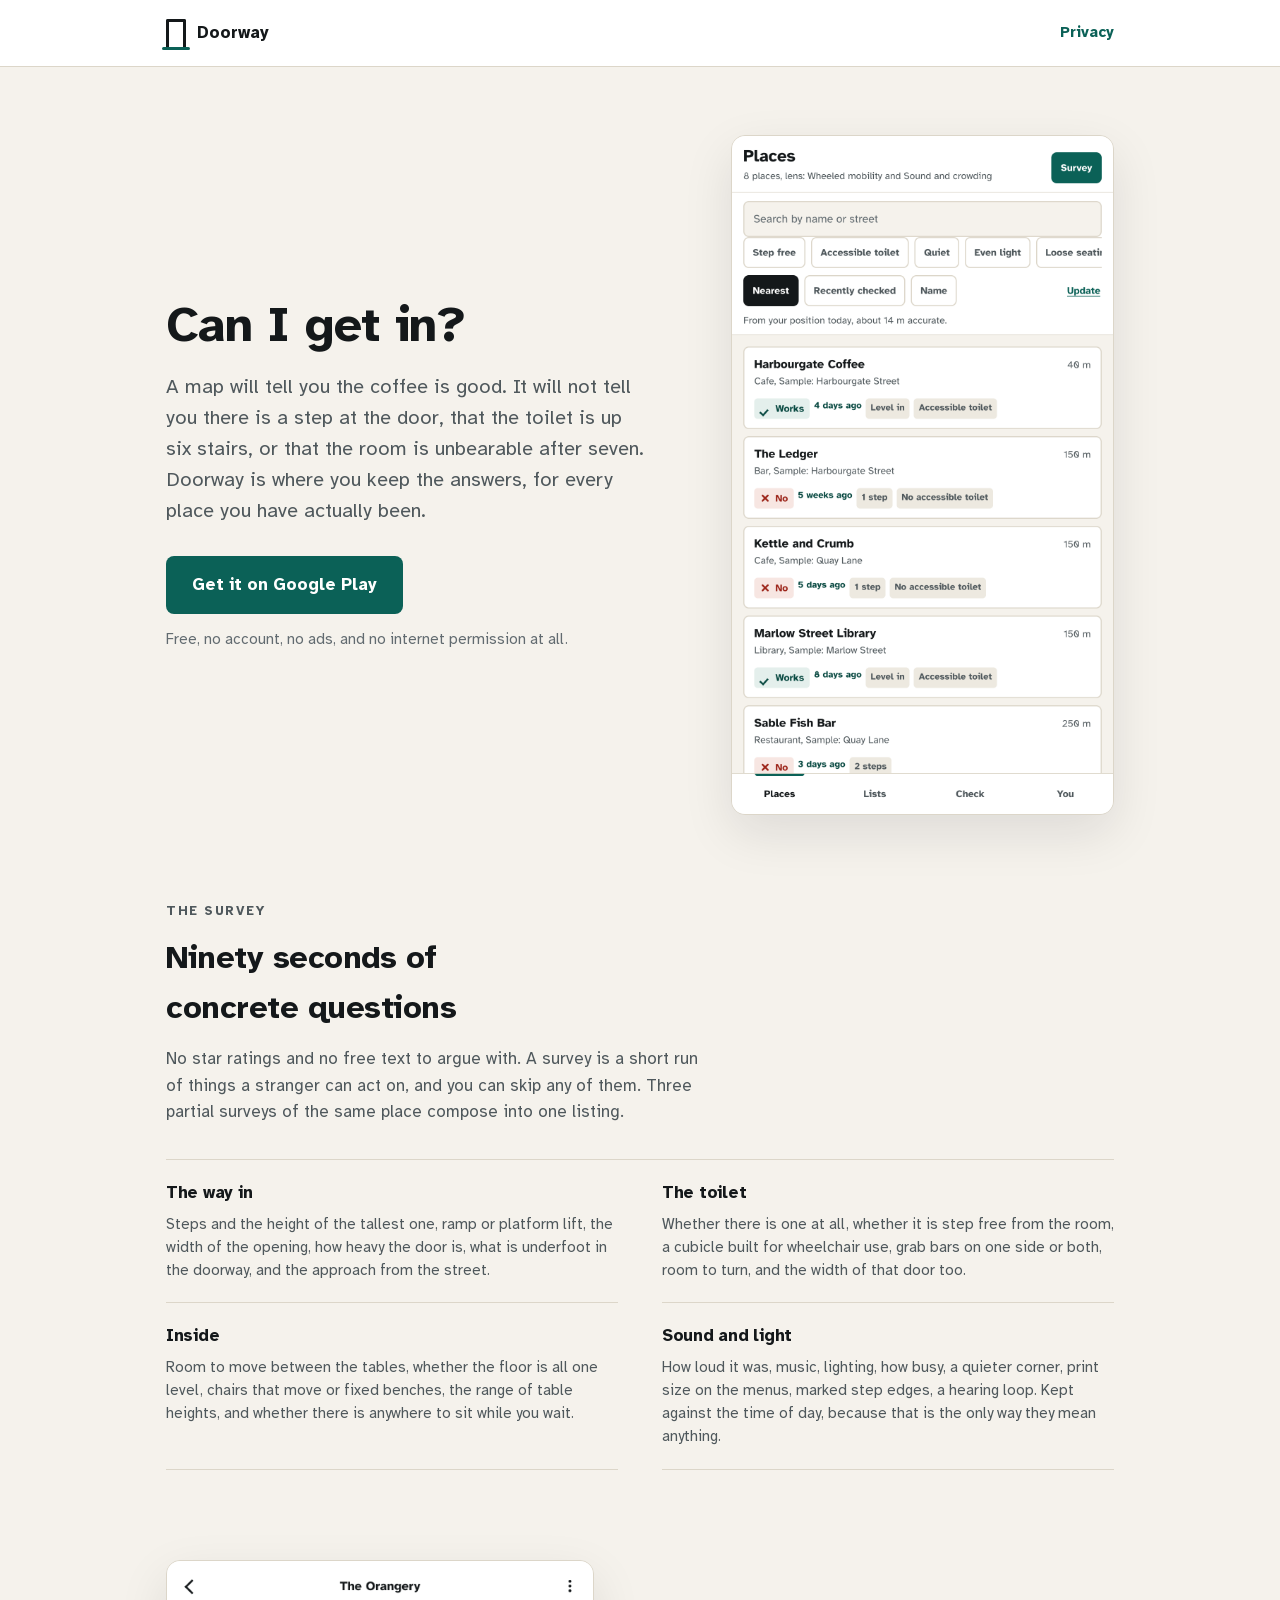
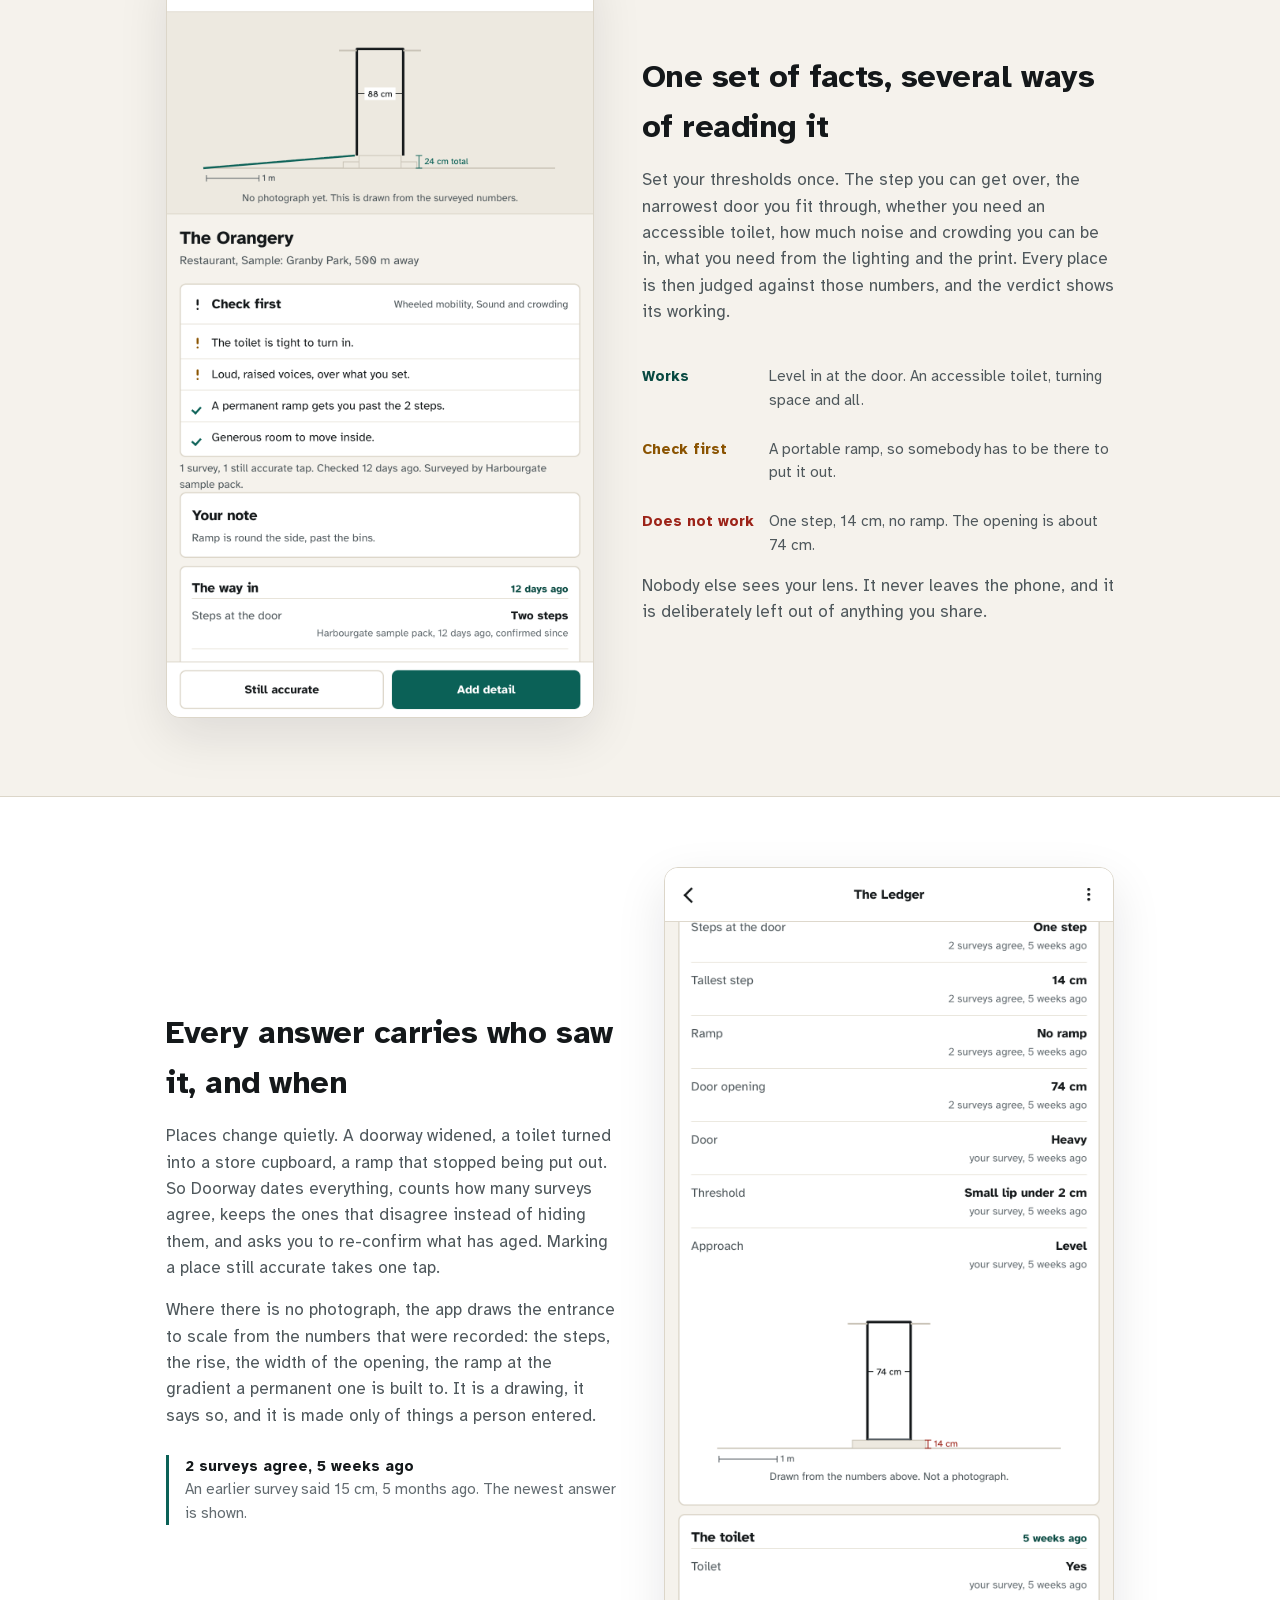
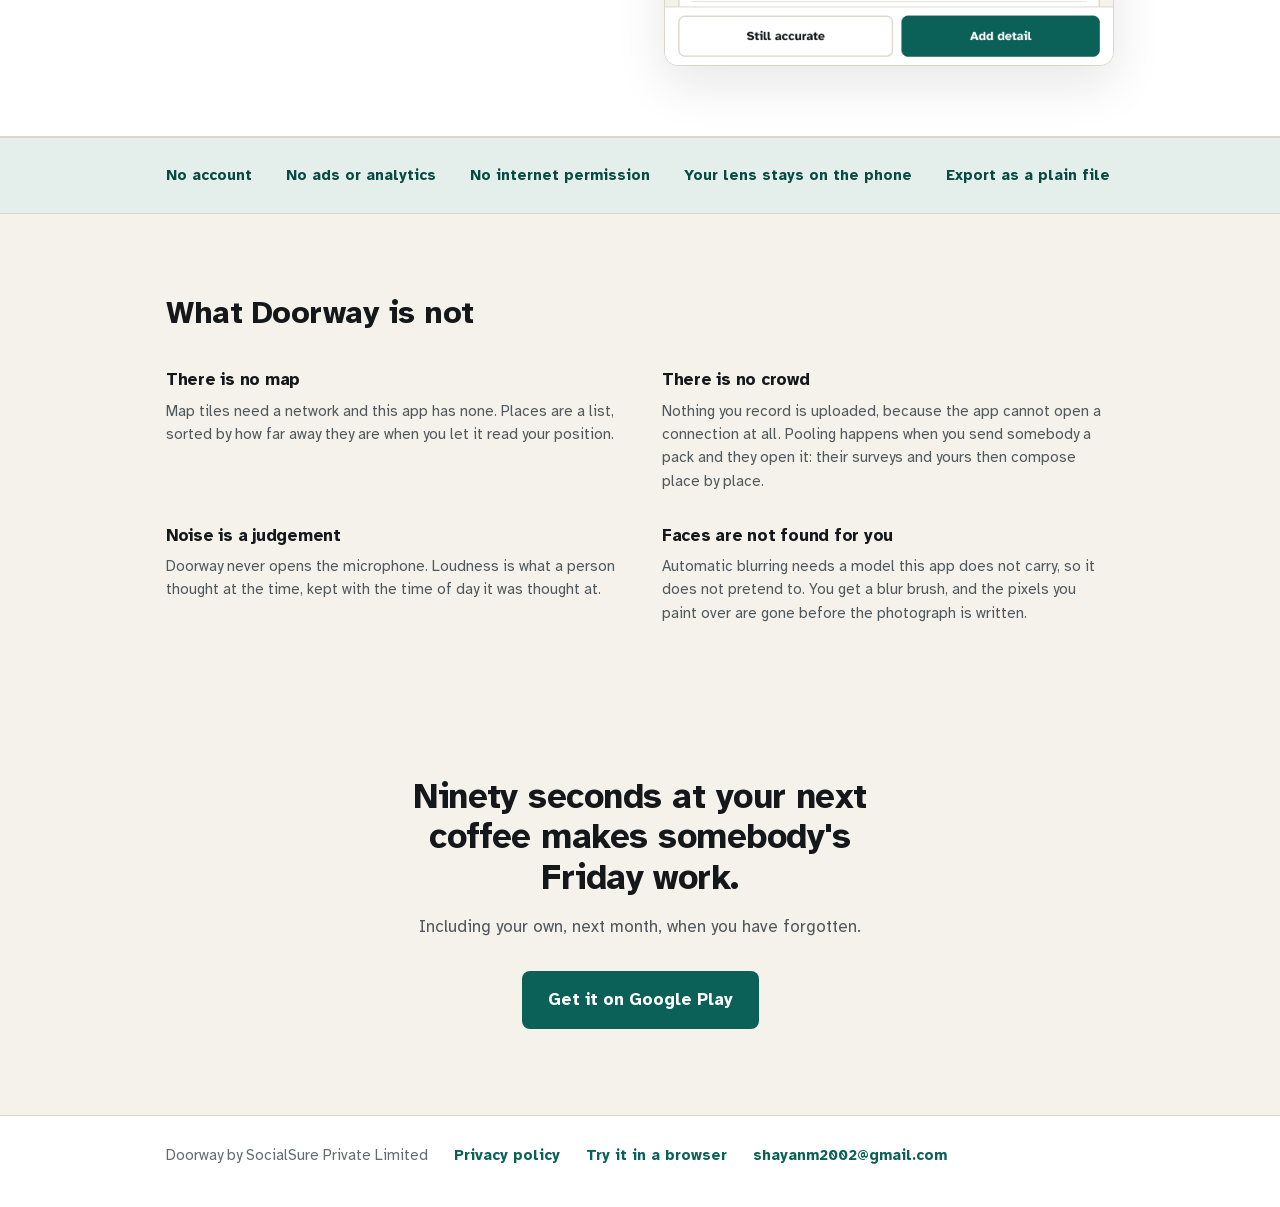
==== docs/index.html @ f210c383 "A personal access atlas: survey the places you go, read them through your own needs, and keep the an" ====
<!doctype html>
<html lang="en">
<head>
<meta charset="utf-8">
<meta name="viewport" content="width=device-width, initial-scale=1">
<title>Doorway: the map that answers can I get in</title>
<meta name="description" content="A personal access atlas. Ninety second structured surveys of the places you go, read back through your own needs, on a phone with no network permission at all.">
<link rel="icon" href="shots/icon.png">
<link rel="stylesheet" href="fonts/fonts.css">
<style>
  :root {
    --bg: #F5F2EC; --surface: #FFFFFF; --surface-2: #EDE9E0;
    --ink: #14181A; --muted: #4F585C; --faint: #626B70;
    --hair: #DCD6C9; --accent: #0B6157; --accent-dk: #084941; --accent-sf: #E4EFEC;
    --stop: #9C2318; --warn: #8A5300;
  }
  * { box-sizing: border-box; }
  html { -webkit-text-size-adjust: 100%; }
  body { margin: 0; background: var(--bg); color: var(--ink); font-size: 17px; line-height: 1.55;
         font-family: 'Atkinson Hyperlegible', system-ui, -apple-system, 'Segoe UI', sans-serif; }
  img { max-width: 100%; height: auto; display: block; }
  a { color: var(--accent); }
  h1, h2, h3 { margin: 0; letter-spacing: -0.015em; font-weight: 700; }
  p { margin: 0; }
  .wrap { max-width: 62rem; margin: 0 auto; padding: 0 22px; }
  .eyebrow { font-size: 0.8125rem; font-weight: 700; letter-spacing: .12em; text-transform: uppercase;
             color: var(--muted); margin-bottom: 12px; }

  /* nav */
  nav { border-bottom: 1px solid var(--hair); background: var(--surface); }
  nav .wrap { display: flex; align-items: center; justify-content: space-between; height: 66px; }
  .mark { display: flex; align-items: center; gap: 11px; font-weight: 700; font-size: 1.0625rem; }
  .door { width: 20px; height: 28px; border: 3px solid var(--ink); border-bottom: 0; border-radius: 2px 2px 0 0;
          position: relative; }
  .door::after { content: ""; position: absolute; left: -7px; right: -7px; bottom: -3px; height: 3px;
                 background: var(--accent); border-radius: 2px; }
  nav a { font-size: 0.9375rem; font-weight: 700; text-decoration: none; }

  /* hero */
  .hero { padding: 68px 0 8px; }
  .hero .wrap { display: grid; grid-template-columns: 1.15fr .85fr; gap: 46px; align-items: center; }
  .hero h1 { font-size: 3.1rem; line-height: 1.05; }
  .hero .lede { font-size: 1.25rem; color: var(--muted); margin-top: 20px; max-width: 30rem; }
  .cta { display: inline-block; margin-top: 30px; background: var(--accent); color: #fff; font-weight: 700;
         text-decoration: none; padding: 16px 26px; border-radius: 8px; font-size: 1.0625rem; }
  .cta:hover { background: var(--accent-dk); }
  .free { margin-top: 14px; font-size: 0.9375rem; color: var(--faint); }
  .shot { border: 1px solid var(--hair); border-radius: 14px; overflow: hidden; background: var(--surface);
          box-shadow: 0 18px 50px rgba(20,24,26,.10); }

  /* the ontology */
  .facts { padding: 78px 0 12px; }
  .facts h2 { font-size: 2rem; max-width: 24rem; }
  .facts .intro { color: var(--muted); margin-top: 14px; max-width: 34rem; }
  .grid { display: grid; grid-template-columns: repeat(2, 1fr); gap: 0 44px; margin-top: 34px;
          border-top: 1px solid var(--hair); }
  .grid > div { border-bottom: 1px solid var(--hair); padding: 20px 0; }
  .grid h3 { font-size: 1.0625rem; }
  .grid p { color: var(--muted); font-size: 0.9375rem; margin-top: 6px; }

  /* lens: text and picture */
  .lens { padding: 78px 0; }
  .lens .wrap { display: grid; grid-template-columns: .95fr 1.05fr; gap: 48px; align-items: center; }
  .lens h2 { font-size: 2rem; }
  .lens p { color: var(--muted); margin-top: 16px; }
  .verdicts { margin-top: 24px; display: flex; flex-direction: column; gap: 10px; }
  .v { display: flex; gap: 12px; align-items: baseline; font-size: 0.9375rem; }
  .v b { flex: 0 0 7.2rem; font-weight: 700; }
  .v.ok b { color: var(--accent-dk); } .v.check b { color: var(--warn); } .v.no b { color: var(--stop); }
  .v span { color: var(--muted); }

  /* evidence band */
  .evidence { background: var(--surface); border-top: 1px solid var(--hair); border-bottom: 1px solid var(--hair); }
  .evidence .wrap { padding-top: 70px; padding-bottom: 70px; display: grid;
                    grid-template-columns: 1fr 1fr; gap: 48px; align-items: center; }
  .evidence h2 { font-size: 2rem; }
  .evidence p { color: var(--muted); margin-top: 16px; }
  .stamp { margin-top: 26px; border-left: 3px solid var(--accent); padding-left: 16px; font-size: 0.9375rem; }
  .stamp b { display: block; }
  .stamp span { color: var(--faint); }

  /* limits */
  .limits { padding: 74px 0; }
  .limits h2 { font-size: 2rem; max-width: 26rem; }
  .limits .cols { display: grid; grid-template-columns: repeat(2, 1fr); gap: 30px 44px; margin-top: 30px; }
  .limits h3 { font-size: 1.0625rem; }
  .limits p { color: var(--muted); font-size: 0.9375rem; margin-top: 6px; }

  /* strip */
  .strip { background: var(--accent-sf); border-top: 1px solid var(--hair); border-bottom: 1px solid var(--hair); }
  .strip .wrap { padding: 26px 22px; display: flex; flex-wrap: wrap; gap: 10px 34px; font-size: 0.9375rem;
                 color: var(--accent-dk); font-weight: 700; }

  /* close */
  .close { padding: 78px 0 86px; text-align: center; }
  .close h2 { font-size: 2.2rem; max-width: 30rem; margin: 0 auto; line-height: 1.15; }
  .close p { color: var(--muted); margin-top: 16px; }

  footer { border-top: 1px solid var(--hair); background: var(--surface); }
  footer .wrap { padding: 28px 22px 40px; display: flex; flex-wrap: wrap; gap: 12px 26px;
                 font-size: 0.9375rem; color: var(--faint); }
  footer a { font-weight: 700; text-decoration: none; }

  @media (max-width: 860px) {
    .hero { padding-top: 44px; }
    .hero .wrap, .lens .wrap, .evidence .wrap { grid-template-columns: 1fr; gap: 34px; }
    .hero h1 { font-size: 2.4rem; }
    .grid, .limits .cols { grid-template-columns: 1fr; }
    .shot { max-width: 380px; }
  }
</style>
</head>
<body>

<nav>
  <div class="wrap">
    <span class="mark"><span class="door" aria-hidden="true"></span> Doorway</span>
    <a href="privacy-policy.html">Privacy</a>
  </div>
</nav>

<header class="hero">
  <div class="wrap">
    <div>
      <h1>Can I get in?</h1>
      <p class="lede">A map will tell you the coffee is good. It will not tell you there is a step at the door,
        that the toilet is up six stairs, or that the room is unbearable after seven. Doorway is where you keep
        the answers, for every place you have actually been.</p>
      <a class="cta" href="https://play.google.com/store/apps/details?id=com.mohdshayan.doorway">Get it on Google Play</a>
      <p class="free">Free, no account, no ads, and no internet permission at all.</p>
    </div>
    <img class="shot" src="shots/01-places.png" width="1080" height="1920"
         alt="The Doorway place list, sorted by distance, each place carrying a verdict and the date it was last checked.">
  </div>
</header>

<section class="facts">
  <div class="wrap">
    <p class="eyebrow">The survey</p>
    <h2>Ninety seconds of concrete questions</h2>
    <p class="intro">No star ratings and no free text to argue with. A survey is a short run of things a stranger
      can act on, and you can skip any of them. Three partial surveys of the same place compose into one listing.</p>
    <div class="grid">
      <div>
        <h3>The way in</h3>
        <p>Steps and the height of the tallest one, ramp or platform lift, the width of the opening, how heavy the
          door is, what is underfoot in the doorway, and the approach from the street.</p>
      </div>
      <div>
        <h3>The toilet</h3>
        <p>Whether there is one at all, whether it is step free from the room, a cubicle built for wheelchair use,
          grab bars on one side or both, room to turn, and the width of that door too.</p>
      </div>
      <div>
        <h3>Inside</h3>
        <p>Room to move between the tables, whether the floor is all one level, chairs that move or fixed benches,
          the range of table heights, and whether there is anywhere to sit while you wait.</p>
      </div>
      <div>
        <h3>Sound and light</h3>
        <p>How loud it was, music, lighting, how busy, a quieter corner, print size on the menus, marked step edges,
          a hearing loop. Kept against the time of day, because that is the only way they mean anything.</p>
      </div>
    </div>
  </div>
</section>

<section class="lens">
  <div class="wrap">
    <img class="shot" src="shots/02-verdict.png" width="1080" height="1920"
         alt="A venue page reading Check first, with the reasons listed: the toilet is tight to turn in, loud when surveyed, a permanent ramp gets you past the two steps.">
    <div>
      <h2>One set of facts, several ways of reading it</h2>
      <p>Set your thresholds once. The step you can get over, the narrowest door you fit through, whether you need
        an accessible toilet, how much noise and crowding you can be in, what you need from the lighting and the print.
        Every place is then judged against those numbers, and the verdict shows its working.</p>
      <div class="verdicts">
        <p class="v ok"><b>Works</b><span>Level in at the door. An accessible toilet, turning space and all.</span></p>
        <p class="v check"><b>Check first</b><span>A portable ramp, so somebody has to be there to put it out.</span></p>
        <p class="v no"><b>Does not work</b><span>One step, 14 cm, no ramp. The opening is about 74 cm.</span></p>
      </div>
      <p>Nobody else sees your lens. It never leaves the phone, and it is deliberately left out of anything you share.</p>
    </div>
  </div>
</section>

<section class="evidence">
  <div class="wrap">
    <div>
      <h2>Every answer carries who saw it, and when</h2>
      <p>Places change quietly. A doorway widened, a toilet turned into a store cupboard, a ramp that stopped being
        put out. So Doorway dates everything, counts how many surveys agree, keeps the ones that disagree instead of
        hiding them, and asks you to re-confirm what has aged. Marking a place still accurate takes one tap.</p>
      <p>Where there is no photograph, the app draws the entrance to scale from the numbers that were recorded:
        the steps, the rise, the width of the opening, the ramp at the gradient a permanent one is built to.
        It is a drawing, it says so, and it is made only of things a person entered.</p>
      <div class="stamp">
        <b>2 surveys agree, 5 weeks ago</b>
        <span>An earlier survey said 15 cm, 5 months ago. The newest answer is shown.</span>
      </div>
    </div>
    <img class="shot" src="shots/03-evidence.png" width="1080" height="1920"
         alt="The way in section of a venue page: seven facts with their provenance, above a scale drawing of the doorway.">
  </div>
</section>

<div class="strip">
  <div class="wrap">
    <span>No account</span>
    <span>No ads or analytics</span>
    <span>No internet permission</span>
    <span>Your lens stays on the phone</span>
    <span>Export as a plain file</span>
  </div>
</div>

<section class="limits">
  <div class="wrap">
    <h2>What Doorway is not</h2>
    <div class="cols">
      <div>
        <h3>There is no map</h3>
        <p>Map tiles need a network and this app has none. Places are a list, sorted by how far away they are when
          you let it read your position.</p>
      </div>
      <div>
        <h3>There is no crowd</h3>
        <p>Nothing you record is uploaded, because the app cannot open a connection at all. Pooling happens when you
          send somebody a pack and they open it: their surveys and yours then compose place by place.</p>
      </div>
      <div>
        <h3>Noise is a judgement</h3>
        <p>Doorway never opens the microphone. Loudness is what a person thought at the time, kept with the time of
          day it was thought at.</p>
      </div>
      <div>
        <h3>Faces are not found for you</h3>
        <p>Automatic blurring needs a model this app does not carry, so it does not pretend to. You get a blur brush,
          and the pixels you paint over are gone before the photograph is written.</p>
      </div>
    </div>
  </div>
</section>

<section class="close">
  <div class="wrap">
    <h2>Ninety seconds at your next coffee makes somebody's Friday work.</h2>
    <p>Including your own, next month, when you have forgotten.</p>
    <a class="cta" href="https://play.google.com/store/apps/details?id=com.mohdshayan.doorway">Get it on Google Play</a>
  </div>
</section>

<footer>
  <div class="wrap">
    <span>Doorway by SocialSure Private Limited</span>
    <a href="privacy-policy.html">Privacy policy</a>
    <a href="play/">Try it in a browser</a>
    <a href="mailto:shayanm2002@gmail.com">shayanm2002@gmail.com</a>
  </div>
</footer>

</body>
</html>
---- docs/fonts/fonts.css ----
/* latin-ext */
@font-face {
  font-family: 'Atkinson Hyperlegible';
  font-style: italic;
  font-weight: 400;
  font-display: swap;
  src: url(9Bt43C1KxNDXMspQ1lPyU89-1h6ONRlW45G056IkUwCgblWmLWQ.woff2) format('woff2');
  unicode-range: U+0100-02BA, U+02BD-02C5, U+02C7-02CC, U+02CE-02D7, U+02DD-02FF, U+0304, U+0308, U+0329, U+1D00-1DBF, U+1E00-1E9F, U+1EF2-1EFF, U+2020, U+20A0-20AB, U+20AD-20C0, U+2113, U+2C60-2C7F, U+A720-A7FF;
}
/* latin */
@font-face {
  font-family: 'Atkinson Hyperlegible';
  font-style: italic;
  font-weight: 400;
  font-display: swap;
  src: url(9Bt43C1KxNDXMspQ1lPyU89-1h6ONRlW45G056IqUwCgblWm.woff2) format('woff2');
  unicode-range: U+0000-00FF, U+0131, U+0152-0153, U+02BB-02BC, U+02C6, U+02DA, U+02DC, U+0304, U+0308, U+0329, U+2000-206F, U+20AC, U+2122, U+2191, U+2193, U+2212, U+2215, U+FEFF, U+FFFD;
}
/* latin-ext */
@font-face {
  font-family: 'Atkinson Hyperlegible';
  font-style: normal;
  font-weight: 400;
  font-display: swap;
  src: url(9Bt23C1KxNDXMspQ1lPyU89-1h6ONRlW45G07JIoWQeCbGWn.woff2) format('woff2');
  unicode-range: U+0100-02BA, U+02BD-02C5, U+02C7-02CC, U+02CE-02D7, U+02DD-02FF, U+0304, U+0308, U+0329, U+1D00-1DBF, U+1E00-1E9F, U+1EF2-1EFF, U+2020, U+20A0-20AB, U+20AD-20C0, U+2113, U+2C60-2C7F, U+A720-A7FF;
}
/* latin */
@font-face {
  font-family: 'Atkinson Hyperlegible';
  font-style: normal;
  font-weight: 400;
  font-display: swap;
  src: url(9Bt23C1KxNDXMspQ1lPyU89-1h6ONRlW45G04pIoWQeCbA.woff2) format('woff2');
  unicode-range: U+0000-00FF, U+0131, U+0152-0153, U+02BB-02BC, U+02C6, U+02DA, U+02DC, U+0304, U+0308, U+0329, U+2000-206F, U+20AC, U+2122, U+2191, U+2193, U+2212, U+2215, U+FEFF, U+FFFD;
}
/* latin-ext */
@font-face {
  font-family: 'Atkinson Hyperlegible';
  font-style: normal;
  font-weight: 700;
  font-display: swap;
  src: url(9Bt73C1KxNDXMspQ1lPyU89-1h6ONRlW45G8Wbc9eiWPRl-uFV24.woff2) format('woff2');
  unicode-range: U+0100-02BA, U+02BD-02C5, U+02C7-02CC, U+02CE-02D7, U+02DD-02FF, U+0304, U+0308, U+0329, U+1D00-1DBF, U+1E00-1E9F, U+1EF2-1EFF, U+2020, U+20A0-20AB, U+20AD-20C0, U+2113, U+2C60-2C7F, U+A720-A7FF;
}
/* latin */
@font-face {
  font-family: 'Atkinson Hyperlegible';
  font-style: normal;
  font-weight: 700;
  font-display: swap;
  src: url(9Bt73C1KxNDXMspQ1lPyU89-1h6ONRlW45G8Wbc9dCWPRl-uFQ.woff2) format('woff2');
  unicode-range: U+0000-00FF, U+0131, U+0152-0153, U+02BB-02BC, U+02C6, U+02DA, U+02DC, U+0304, U+0308, U+0329, U+2000-206F, U+20AC, U+2122, U+2191, U+2193, U+2212, U+2215, U+FEFF, U+FFFD;
}
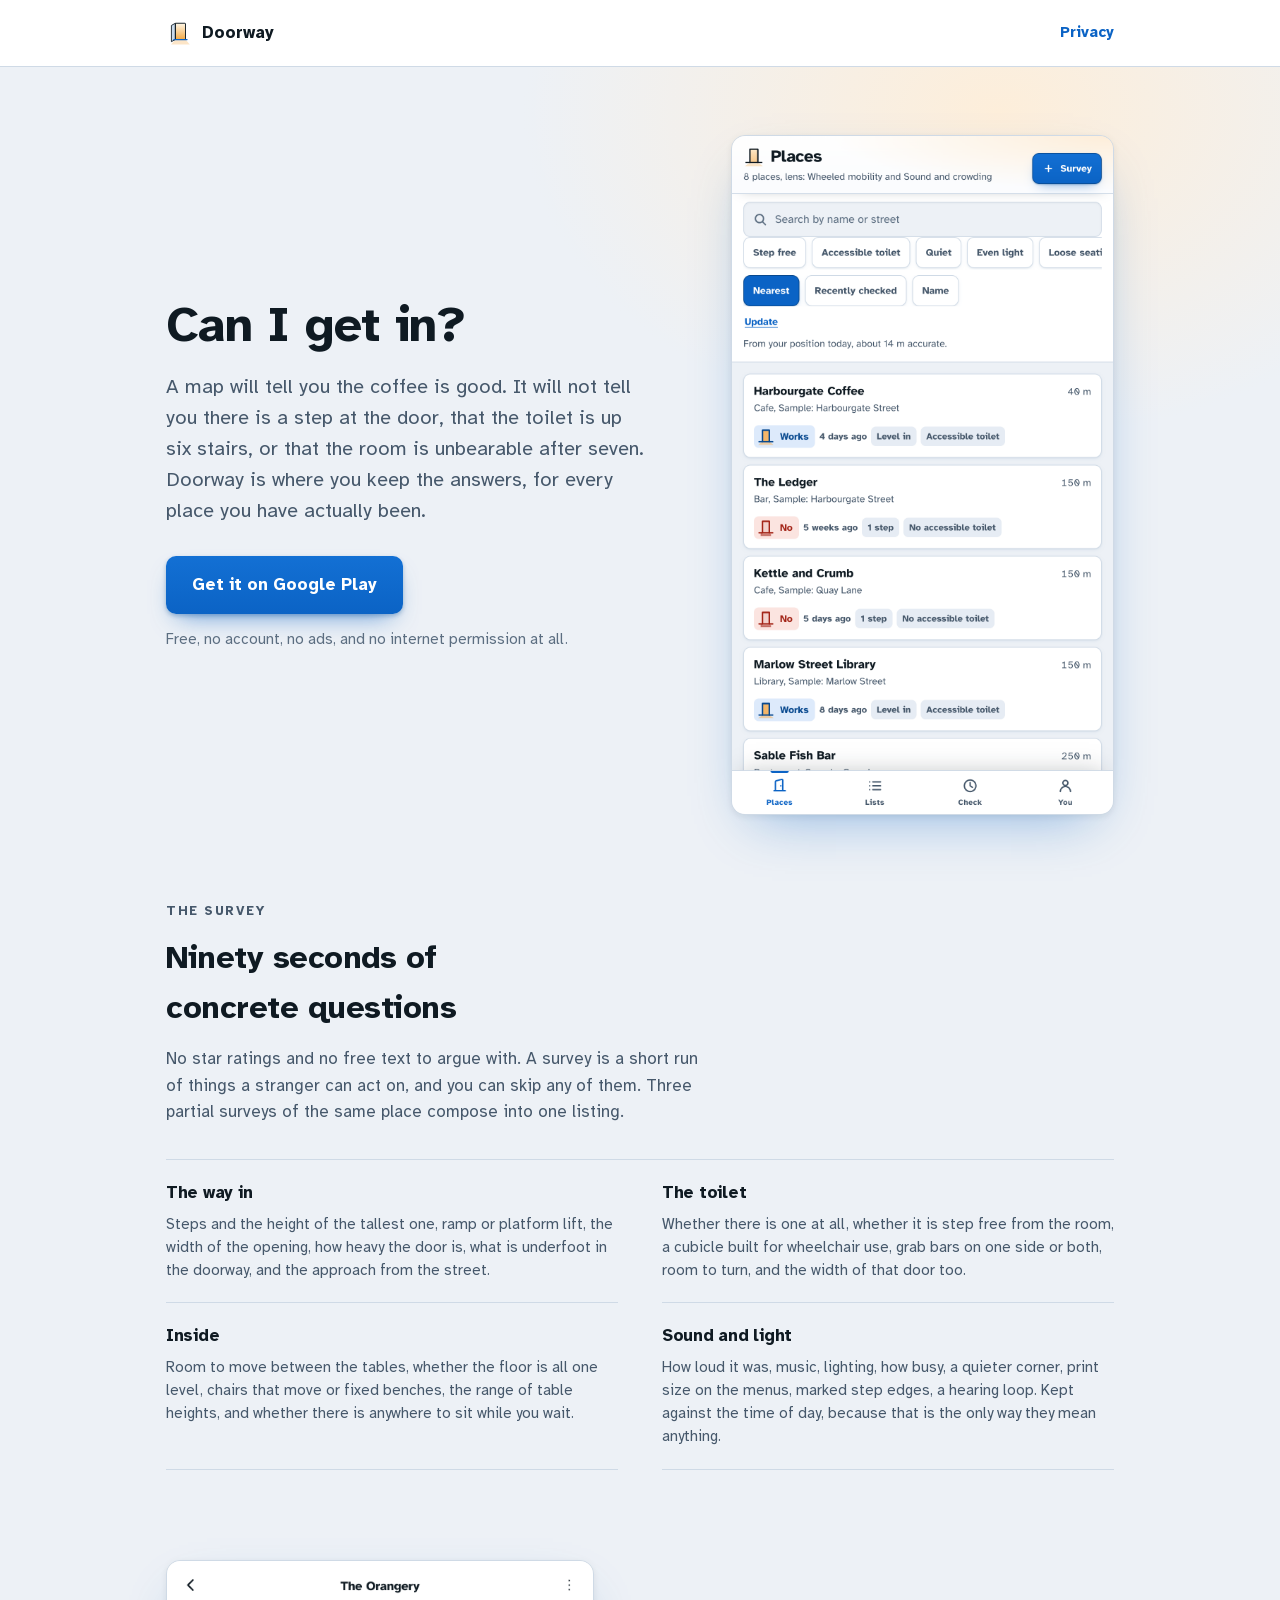
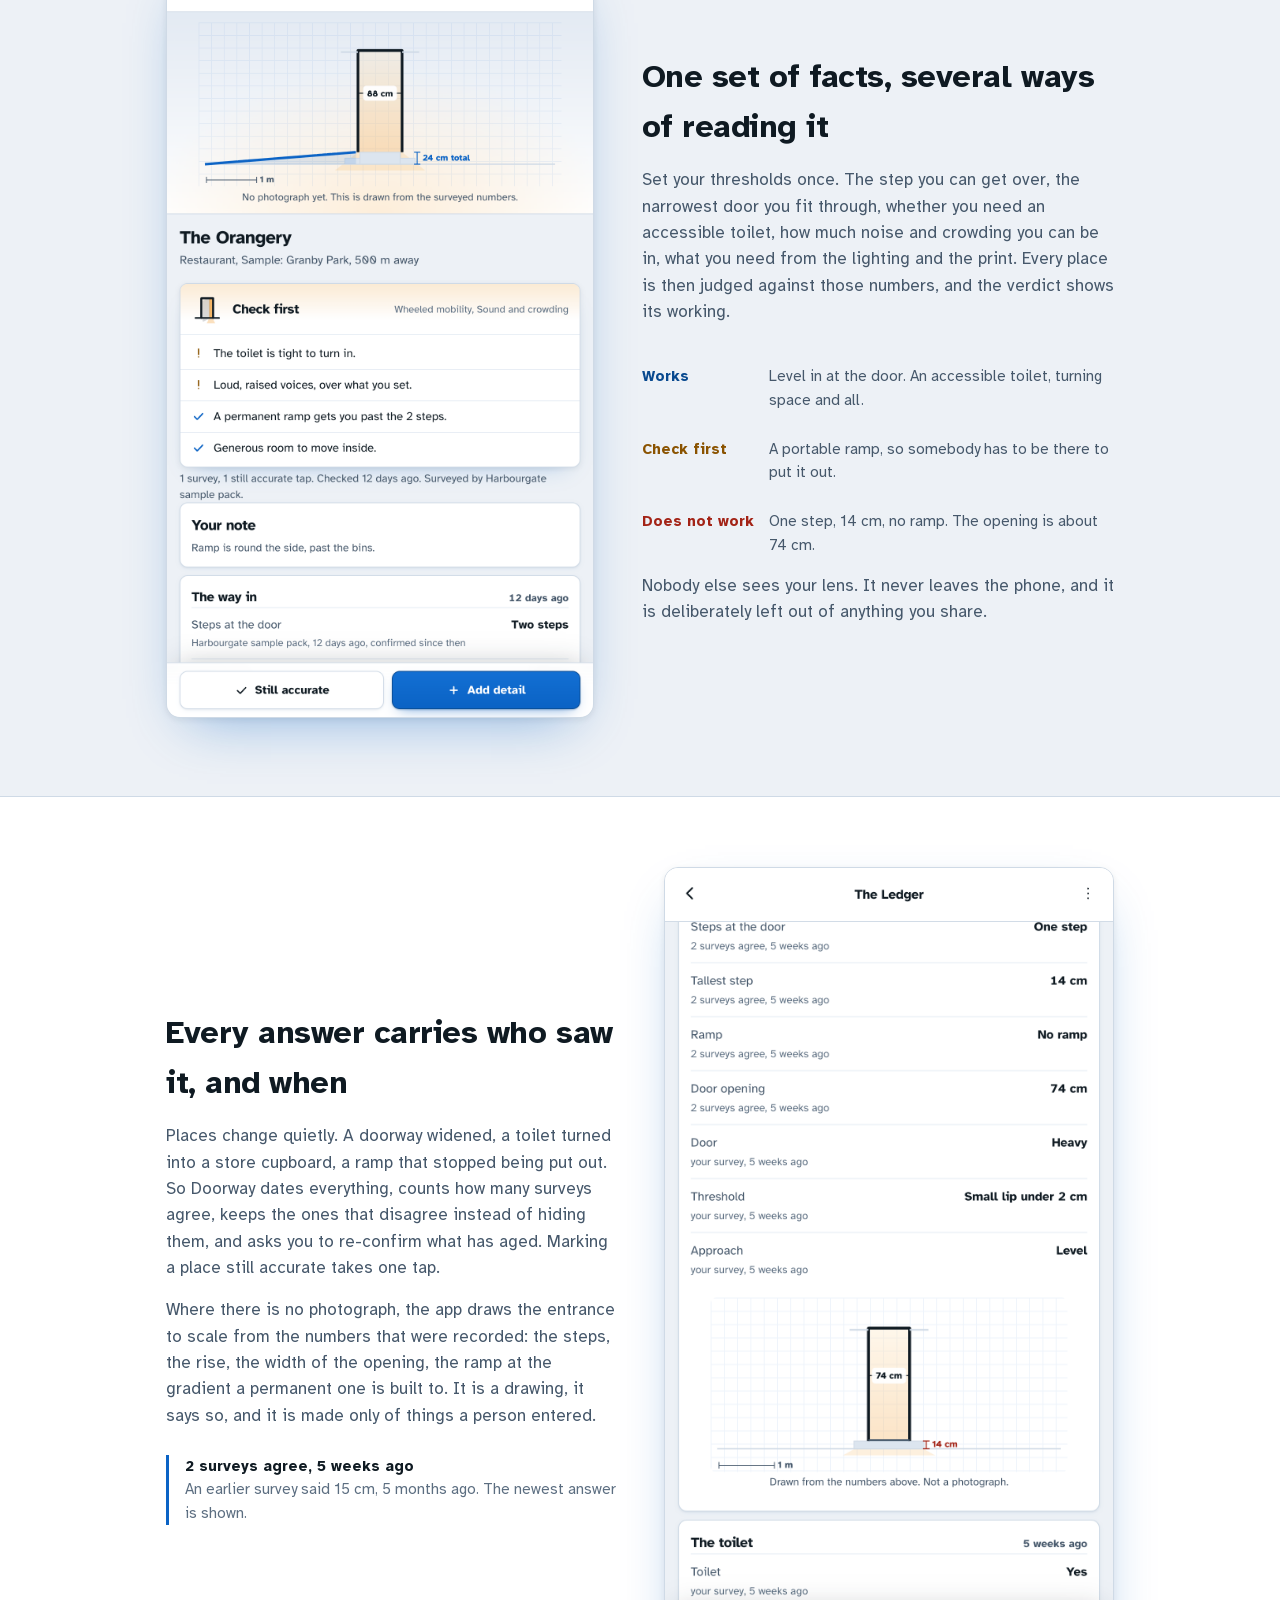
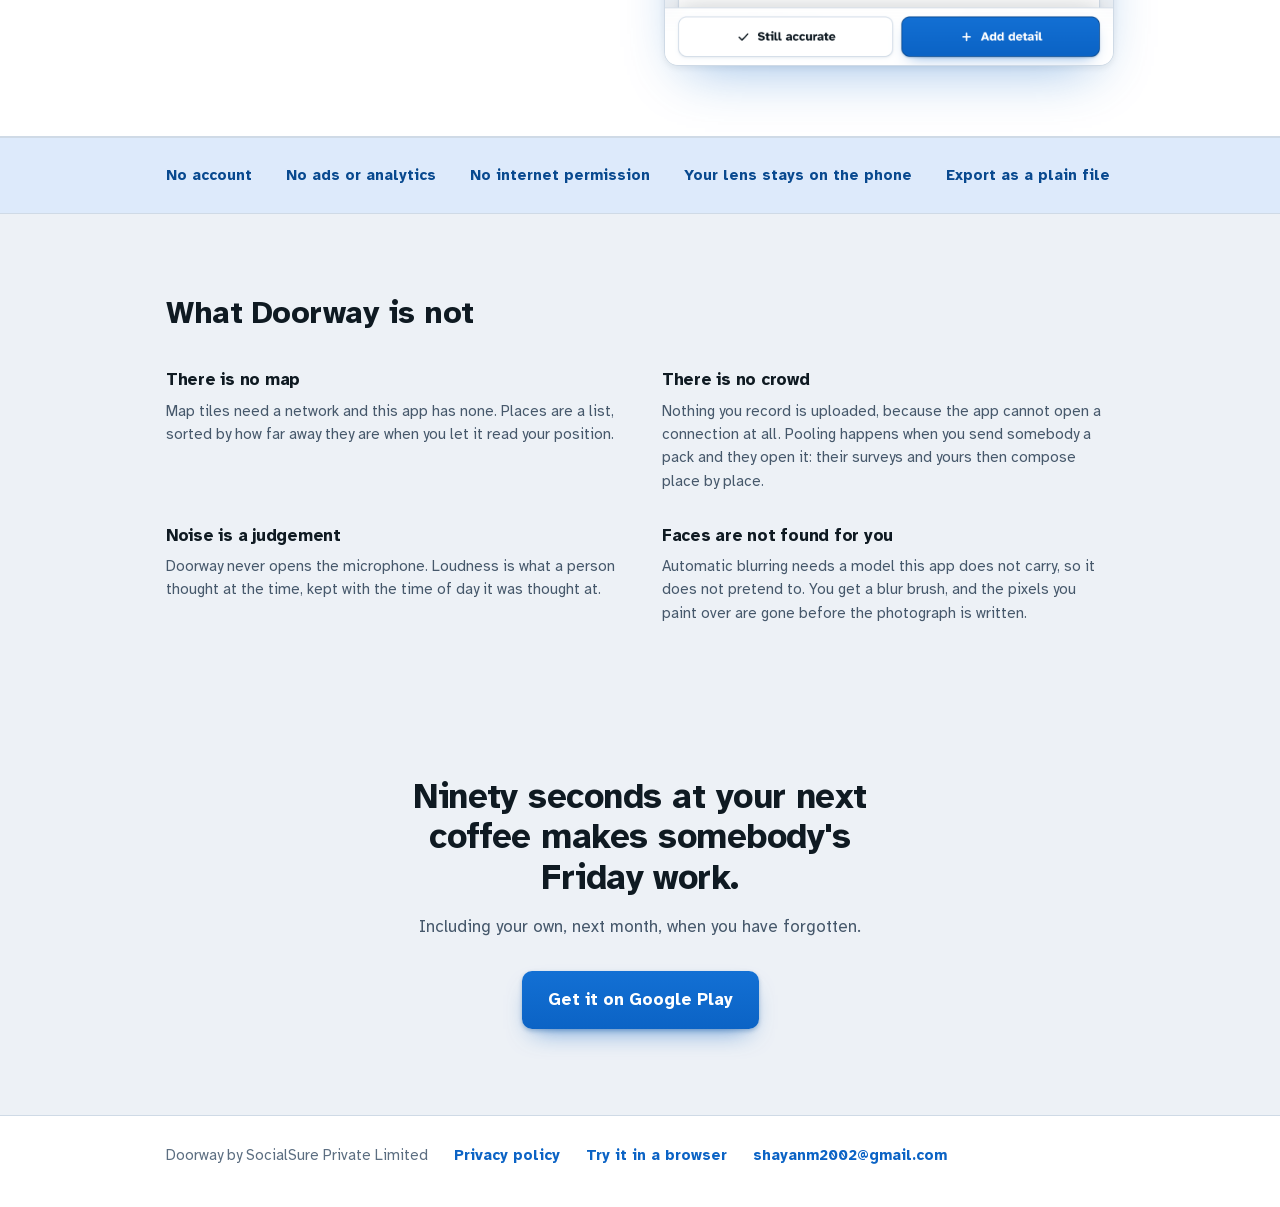
==== commit d7b18605: "1.0.0: the second pass. A drawn identity, and ten bugs a real user would have hit. Bugs, all found b" ====
--- a/docs/index.html
+++ b/docs/index.html
@@ -9,10 +9,10 @@
 <link rel="stylesheet" href="fonts/fonts.css">
 <style>
   :root {
-    --bg: #F5F2EC; --surface: #FFFFFF; --surface-2: #EDE9E0;
-    --ink: #14181A; --muted: #4F585C; --faint: #626B70;
-    --hair: #DCD6C9; --accent: #0B6157; --accent-dk: #084941; --accent-sf: #E4EFEC;
-    --stop: #9C2318; --warn: #8A5300;
+    --bg: #EDF1F6; --surface: #FFFFFF; --surface-2: #E6ECF4;
+    --ink: #0F1A22; --muted: #46586B; --faint: #5C6E81;
+    --hair: #CFDAE6; --accent: #0B63C5; --accent-dk: #08498F; --accent-sf: #DDEAFB;
+    --stop: #A32316; --warn: #8A5300; --light: #F6B25C; --light-sf: #FDEEDA;
   }
   * { box-sizing: border-box; }
   html { -webkit-text-size-adjust: 100%; }
@@ -29,24 +29,24 @@
   /* nav */
   nav { border-bottom: 1px solid var(--hair); background: var(--surface); }
   nav .wrap { display: flex; align-items: center; justify-content: space-between; height: 66px; }
-  .mark { display: flex; align-items: center; gap: 11px; font-weight: 700; font-size: 1.0625rem; }
-  .door { width: 20px; height: 28px; border: 3px solid var(--ink); border-bottom: 0; border-radius: 2px 2px 0 0;
-          position: relative; }
-  .door::after { content: ""; position: absolute; left: -7px; right: -7px; bottom: -3px; height: 3px;
-                 background: var(--accent); border-radius: 2px; }
+  .mark { display: flex; align-items: center; gap: 10px; font-weight: 700; font-size: 1.0625rem; }
+  .mark svg { display: block; }
   nav a { font-size: 0.9375rem; font-weight: 700; text-decoration: none; }
 
   /* hero */
-  .hero { padding: 68px 0 8px; }
+  .hero { padding: 68px 0 8px; position: relative;
+          background: radial-gradient(60% 70% at 78% 6%, var(--light-sf), rgba(253,238,218,0) 62%); }
   .hero .wrap { display: grid; grid-template-columns: 1.15fr .85fr; gap: 46px; align-items: center; }
   .hero h1 { font-size: 3.1rem; line-height: 1.05; }
   .hero .lede { font-size: 1.25rem; color: var(--muted); margin-top: 20px; max-width: 30rem; }
-  .cta { display: inline-block; margin-top: 30px; background: var(--accent); color: #fff; font-weight: 700;
-         text-decoration: none; padding: 16px 26px; border-radius: 8px; font-size: 1.0625rem; }
+  .cta { display: inline-block; margin-top: 30px; font-weight: 700; color: #fff;
+         background: linear-gradient(180deg, #1370D4, var(--accent));
+         text-decoration: none; padding: 16px 26px; border-radius: 10px; font-size: 1.0625rem;
+         box-shadow: 0 2px 4px rgba(8,73,143,.3), 0 12px 26px -12px rgba(11,99,197,.7); }
   .cta:hover { background: var(--accent-dk); }
   .free { margin-top: 14px; font-size: 0.9375rem; color: var(--faint); }
   .shot { border: 1px solid var(--hair); border-radius: 14px; overflow: hidden; background: var(--surface);
-          box-shadow: 0 18px 50px rgba(20,24,26,.10); }
+          box-shadow: 0 2px 6px rgba(15,26,34,.07), 0 22px 54px -22px rgba(11,99,197,.45); }
 
   /* the ontology */
   .facts { padding: 78px 0 12px; }
@@ -114,7 +114,19 @@
 
 <nav>
   <div class="wrap">
-    <span class="mark"><span class="door" aria-hidden="true"></span> Doorway</span>
+    <span class="mark">
+      <svg width="26" height="26" viewBox="18 18 72 72" aria-hidden="true">
+        <defs>
+          <linearGradient id="nav-open" x1="0" y1="0" x2="0" y2="1">
+            <stop offset="0" stop-color="#FFF7E7"/><stop offset="1" stop-color="#F3A945"/>
+          </linearGradient>
+        </defs>
+        <path d="M44 72 H72 L84 86 H32 Z" fill="#F6B25C" opacity="0.34"/>
+        <rect x="44" y="27" width="28" height="45" rx="1.5" fill="url(#nav-open)"/>
+        <path d="M44 27 L33 33 V78 L44 72 Z" fill="#C9D9EA" stroke="#0F1A22" stroke-width="2.4" stroke-linejoin="round"/>
+        <rect x="44" y="27" width="28" height="45" rx="1.5" fill="none" stroke="#0F1A22" stroke-width="2.6"/>
+        <rect x="38" y="70.5" width="40" height="3.4" rx="1.7" fill="#0B63C5"/>
+      </svg> Doorway</span>
     <a href="privacy-policy.html">Privacy</a>
   </div>
 </nav>
